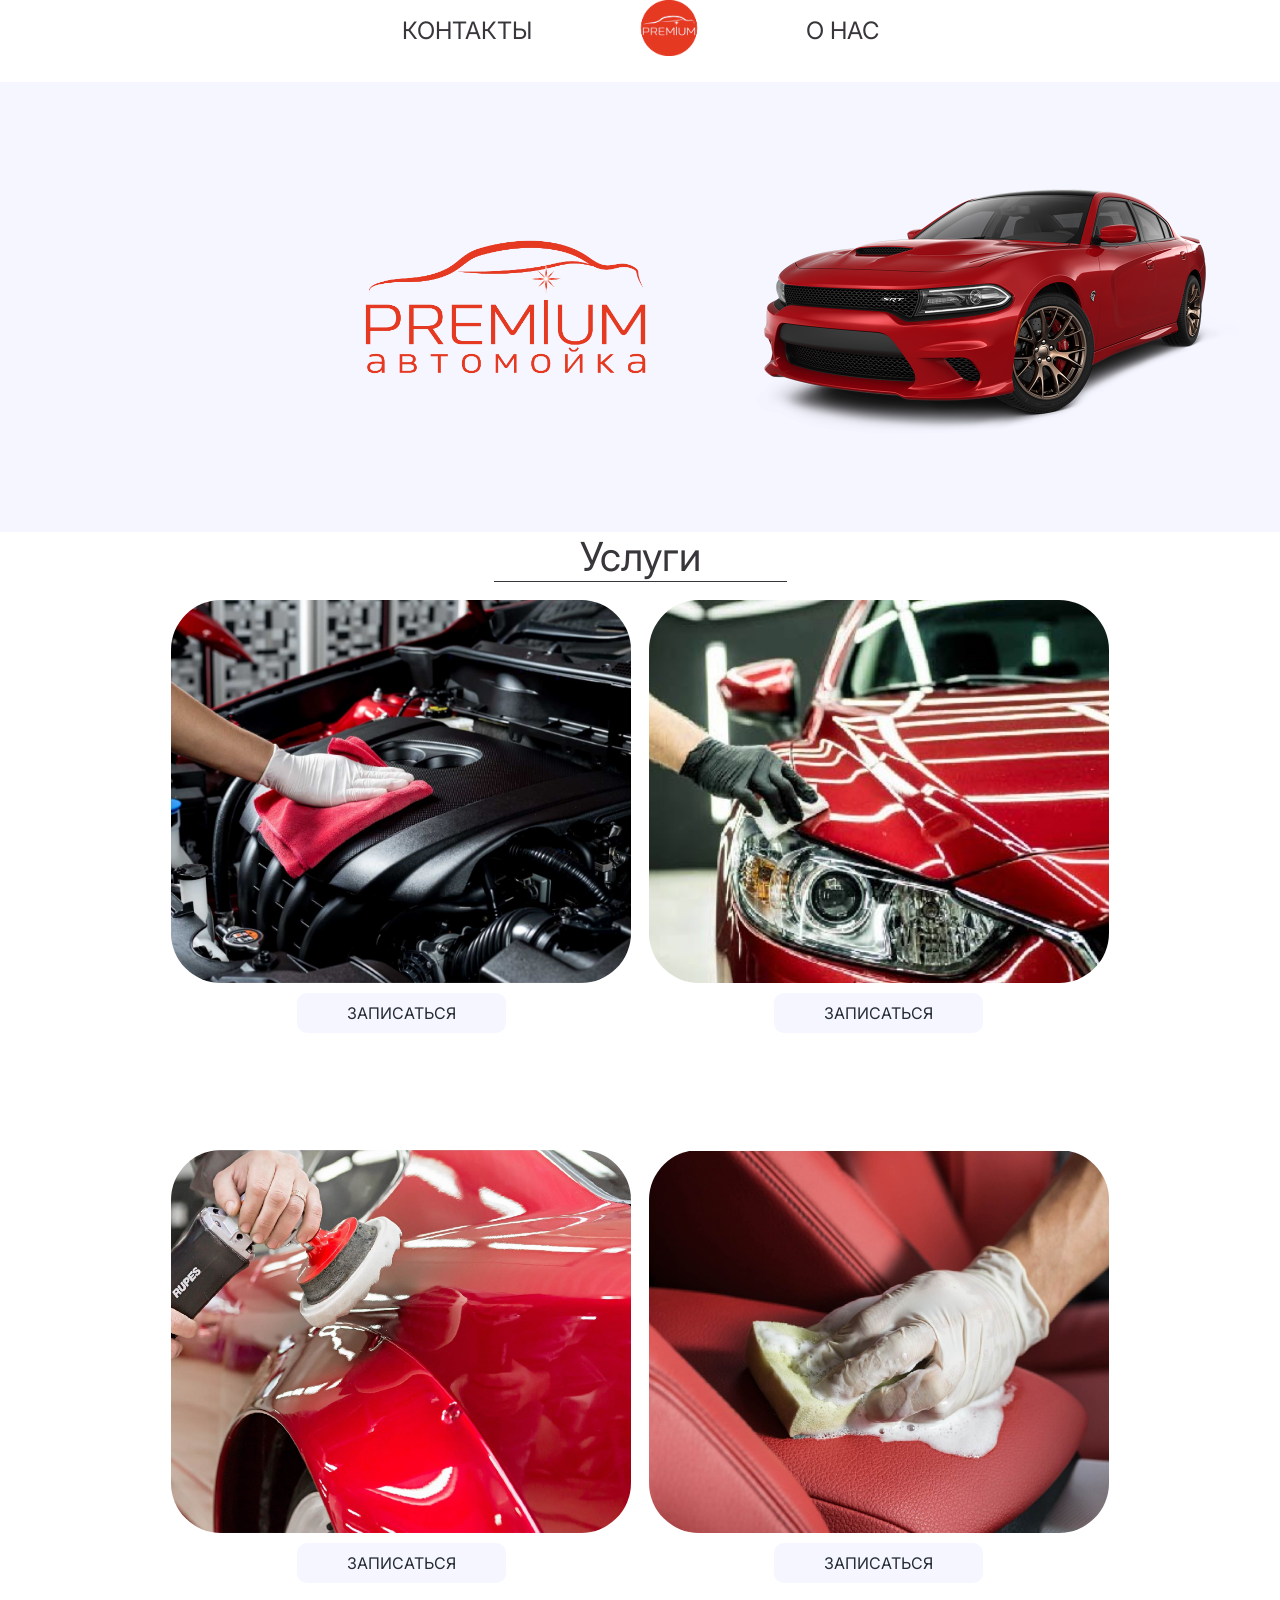
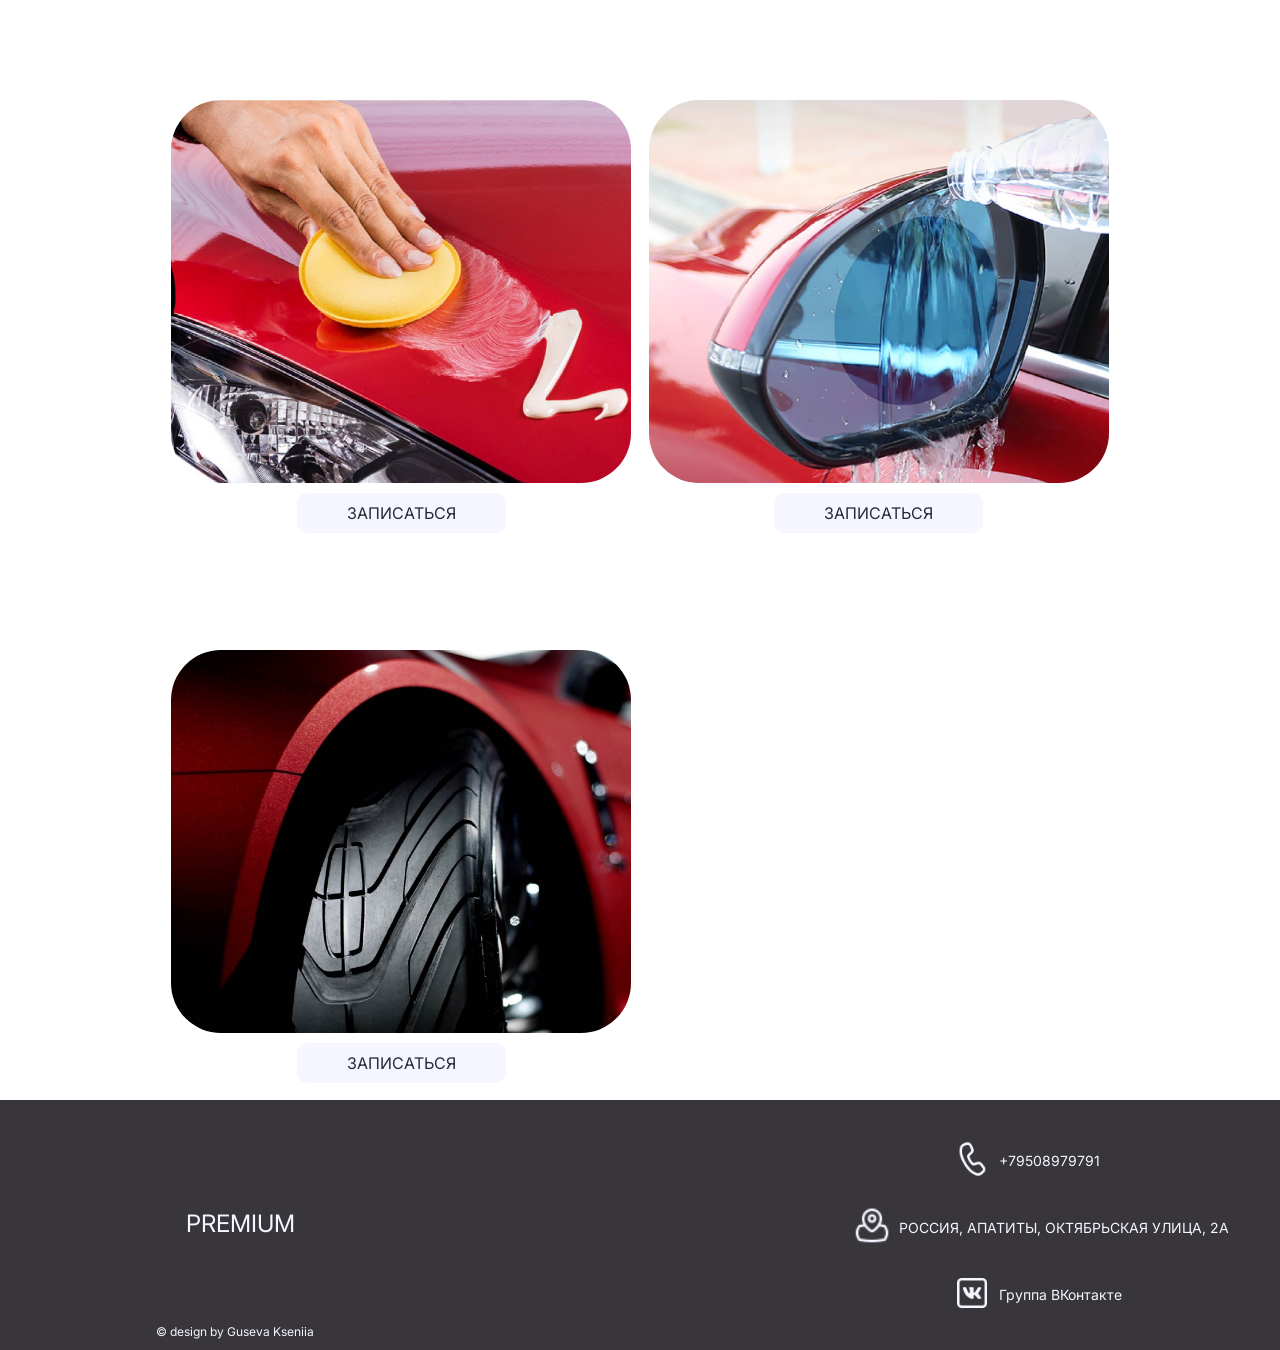
==== index.html @ 1fe1851e "Add files via upload" ====
<!doctype html>
<html lang="ru">
<head>
	<title>PREMIUM</title>
	<meta charset="UTF-8">
	<meta name="viewport" content="width=device-width, initial-scale=1.0">
	<link rel="stylesheet" href="css/styles_main.css">
	<link rel="preconnect" href="https://fonts.googleapis.com">
<link rel="preconnect" href="https://fonts.gstatic.com" crossorigin>
<link href="https://fonts.googleapis.com/css2?family=Inter:wght@100..900&display=swap" rel="stylesheet">
</head>	
	<body>
<header class="site-header">
  <div class="wrapper site-header__wrapper">
	<a href="premium_contacts.html" class="button1" style="font-family:Inter, sans-serif;color:#38353B;font-size:24px; text-decoration: none;"> КОНТАКТЫ</a>
	    <a href="index.html" class="button" ><img src="pictures/premium_red_circle.png" alt="brand" style="width: 100px"/></a>
	      <a href="premium_about.html" class="button2" style="font-family:Inter, sans-serif;color:#38353B;font-size:24px; text-decoration: none;"> О НАС</a>
	  </div>
</header>
		<div class="carlogo">
			<div id="logo"></div>
			<div id="car"> </div>
		</div>
      <div class="label">
		  <div class="service">Услуги</div>
	  </div>	
		 <div class="gallery">
                <div class = "content">
                    <a href = "premium_detailing.html" class="det_jpg" style="width: 100%; border-radius: 50px"> </a>
          <a href="premium_detailing.html" class="styled">ЗАПИСАТЬСЯ</a>
        </div>
			 <div class = "content2">
                <a href = "premium_ceramics.html" class="cer_jpg" style="width: 100%; border-radius: 50px"> </a>
			 	<a href="premium_ceramics.html" class="favorite styled">ЗАПИСАТЬСЯ</a>
             </div>
                 <div class = "content">
                   <a href = "premium_polish.html" class="pol_jpg" style="width: 100%; border-radius: 50px"> </a>
		<a href="premium_polish.html" class="favorite styled">ЗАПИСАТЬСЯ</a>
                </div>
                <div class = "content2">
                   <a href = "premium_dry.html" class="dry_jpg" style="width: 100%; border-radius: 50px"> </a>
		<a href="premium_dry.html" class="favorite styled">ЗАПИСАТЬСЯ</a>
               </div>
				  <div class = "content">
                     <a href = "premium_polymers.html" class="poly_jpg" style="width: 100%; border-radius: 50px"> </a>
		<a href="premium_polymers.html" class="favorite styled">ЗАПИСАТЬСЯ</a>
                </div>
                <div class = "content2">
                    <a href = "premium_nano.html" class="wat_jpg" style="width: 100%; border-radius: 50px"> </a>
		<a href="premium_nano.html" class="favorite styled">ЗАПИСАТЬСЯ</a>
                </div>
                <div class = "content">
                   <a href = "premium_rubber.html" class="rub_jpg" style="width: 100%; border-radius: 50px"> </a>
		<a href="premium_rubber.html" class="favorite styled">ЗАПИСАТЬСЯ</a>
                </div>
	  </div>
	<footer class="site-footer">
				<p id="name"> PREMIUM</p>
			
			<div class="contacs">
			 <p id="phone" > <a href="tel:+79508979791"><img src="pictures/icon-phone.png"  alt="number" style="width:40px;height:40px"></a> <a href="tel:+79508979791" style="font-family:Inter, Semi Bold;color:#F5F6FF;font-size:14px; text-decoration: none; margin-left: 7px;">+79508979791 </a></p>
			                <p id="address" ><a href="https://yandex.ru/maps/org/premium/11111645037/?display-text=premium%20апатиты%20автомойка&ll=33.410669%2C67.581005&mode=search&sctx=ZAAAAAgBEAAaKAoSCetU%2BZ6RhD5AEdzWFp6X9E1AEhIJ%2BWcG8YEdtz8R%2FRLx1vm3mz8iBgABAgMEBSgKOABAsI4KSAFqAnJ1nQHNzEw9oAEAqAEAvQE8o1qswgEF7f64simCAilwcmVtaXVtINCw0L%2FQsNGC0LjRgtGLINCw0LLRgtC%2B0LzQvtC50LrQsIoCAJICBTEwODk0mgIMZGVza3RvcC1tYXBz&sll=33.410669%2C67.581005&sspn=0.022573%2C0.005144&text=premium%20апатиты%20автомойка&z=16"> <img src="pictures/icon-address.png"  alt="address" style="width:40px;height:40px"> </a><a href="https://yandex.ru/maps/org/premium/11111645037/?display-text=premium%20апатиты%20автомойка&ll=33.410669%2C67.581005&mode=search&sctx=ZAAAAAgBEAAaKAoSCetU%2BZ6RhD5AEdzWFp6X9E1AEhIJ%2BWcG8YEdtz8R%2FRLx1vm3mz8iBgABAgMEBSgKOABAsI4KSAFqAnJ1nQHNzEw9oAEAqAEAvQE8o1qswgEF7f64simCAilwcmVtaXVtINCw0L%2FQsNGC0LjRgtGLINCw0LLRgtC%2B0LzQvtC50LrQsIoCAJICBTEwODk0mgIMZGVza3RvcC1tYXBz&sll=33.410669%2C67.581005&sspn=0.022573%2C0.005144&text=premium%20апатиты%20автомойка&z=16" style="font-family:Inter, Semi Bold;color:#F5F6FF;font-size:14px; text-decoration: none; margin-left: 7px;">РОССИЯ, АПАТИТЫ, ОКТЯБРЬСКАЯ УЛИЦА, 2А </a> </p>
                <p id="vk"> <a href="https://vk.com/premium_avtomoika" > <img src="pictures/icon-vk.png"  alt="VK" style="width:40px;height:40px"> </a><a href="https://vk.com/premium_avtomoika" style="font-family:Inter, Semi Bold;color:#F5F6FF;font-size:14px; text-decoration: none; margin-left: 7px;" >Группа ВКонтакте </a> </p>
		</div>
			<p id="copy"> &copy; design by Guseva Kseniia</p>
		        
					</footer>
	</body>
				</html>
---- css/styles_main.css ----
body { 
    height: 100%; 
    margin: 0; 

}
.site-header__wrapper {
  display: flex;
  justify-content: center;
  align-items: center
}
.button1 {
  margin-right: 87px
}
.button2 {
  margin-left:  87px
	
}
.carlogo{
	display: flex;
  justify-content: space-around;
  align-items: center;
	margin-top: 22px;
	width: 100%;
	height: 450px;
	background-color: #F5F6FF;
}
#logo{
	width: 300px;
	height: 300px;
	margin-left: 35vh;
	background: url("../pictures/logo.png") no-repeat center/ cover
}
#car{
	width: 500px;
	height: 280px;
	background: url("../pictures/pngegg.png") no-repeat center/ cover
}
.label {
   display: flex;
  justify-content: center;
  align-items: center
}
.service {
   font-family: "Inter", sans-serif;
   color:#38353B;
   font-size:40px; 
   position: relative;
   text-align: center;
}
.service::after {
  content: "";
  bottom: 0;
  width: 293px;
  height: 1px;
  background-color: #38353B;
  margin: 0 auto;
  display: block
}
.gallery {
	margin-top: 2vh;
  display: grid;
  grid-template-columns: 1fr 3fr 3fr 1fr;
  grid-auto-rows: 50vh;
  grid-column-gap: 2vh; 
  grid-row-gap: 100px;
}
 
.gallery__img {
  width: 100%;
  height: 100%;
  object-fit: cover; 
}

a.cer_jpg{
	display: block;
	background: url("../pictures/ceramics.jpg") no-repeat center/ cover;
}

a.cer_jpg:hover{
	background: url("../pictures/ceramics_hover.jpg") no-repeat center/ cover;
}
a.det_jpg{
	display: block;
	background: url("../pictures/detailing.jpg") no-repeat center/ cover;
}

a.det_jpg:hover{
	background: url("../pictures/detailing_hover.jpg") no-repeat center/ cover;
}
a.pol_jpg{
	display: block;
	background: url("../pictures/polish.jpg") no-repeat center/ cover;
}

a.pol_jpg:hover{
	background: url("../pictures/polish_hover.jpg") no-repeat center/ cover;
}
a.dry_jpg{
	display: block;
	background: url("../pictures/dry.jpg") no-repeat center/ cover;
}

a.dry_jpg:hover{
	background: url("../pictures/dry_hover.jpg") no-repeat center/ cover;
}
a.poly_jpg{
	display: block;
	background: url("../pictures/polymers.jpg") no-repeat center/ cover;
}

a.poly_jpg:hover{
	background: url("../pictures/polymers_hover.jpg") no-repeat center/ cover;
}
a.wat_jpg{
	display: block;
	background: url("../pictures/water.jpg") no-repeat center/ cover;
}

a.wat_jpg:hover{
	background: url("../pictures/water_hover.jpg") no-repeat center/ cover;
}
a.rub_jpg{
	display: block;
	background: url("../pictures/rubber.jpg") no-repeat center/ cover;
}

a.rub_jpg:hover{
	background: url("../pictures/rubber_hover.jpg") no-repeat center/ cover;
}
.content{
  display: grid;
  grid-column-start: 2; 
  grid-column-end: 3;  
  justify-items: center;
  grid-template-rows: 85% 10%;
}
.content2{
  display: grid;
  grid-column-start: 3; 
  grid-column-end: 4;  
  justify-items: center;
  grid-template-rows: 85% 10%;
	
}
.styled {
  align-self: center;
  margin-top: 15px;
  line-height: 2.5	;
  padding: 0 50px;
  font-size: 1rem;
  font-family:"Inter", sans-serif;
  text-align: center;
  color: #262D33;
  border-radius: 10px;
  background-color: #F5F6FF;
  text-decoration: none
}

.styled:hover {
  background-color: #262D33;
  color: #F5F6FF;
}
.site-footer{
	width: 100%;
	height: 250px;
	background-color: #38353B;
	display: flex;
	flex-direction: column;
	justify-content: center;
	align-items: center
}
.text {
	font-family:"Inter", sans-serif;
	font-size:24px;
	color: #F5F6FF
}
#copy {
	display: flex;
	font-family:"Inter", sans-serif;
	color:#F5F6FF;
	font-size:12px;
	margin-right: 810px;
	
}
#phone {
	display: flex;
    font-family:"Inter", sans-serif;
	color:#F5F6FF;
	font-size:14px;
	text-decoration: none;
	margin-bottom: 24px;
	margin-top: -123px;
	margin-left: 900px;
	align-items: center
	}
#address {
	display: flex;
	font-family:"Inter", sans-serif;
	color:#F5F6FF;
	font-size:14px;
	text-decoration: none;
	margin-bottom: 24px;
	margin-left: 800px;
	align-items: center;
}
#vk {
	display: flex;
	font-family:"Inter", sans-serif;
	color:#F5F6FF;
	font-size:14px; 
	text-decoration: none;
	margin-bottom: -4px;
	margin-top: 23px;
	margin-left: 900px;
	align-items: center
}
#name {
	display: flex;
	font-family:"Inter", sans-serif;
	color:#F5F6FF;
	font-size:24px; 
	margin-right:800px ;
	margin-top: 110px
}
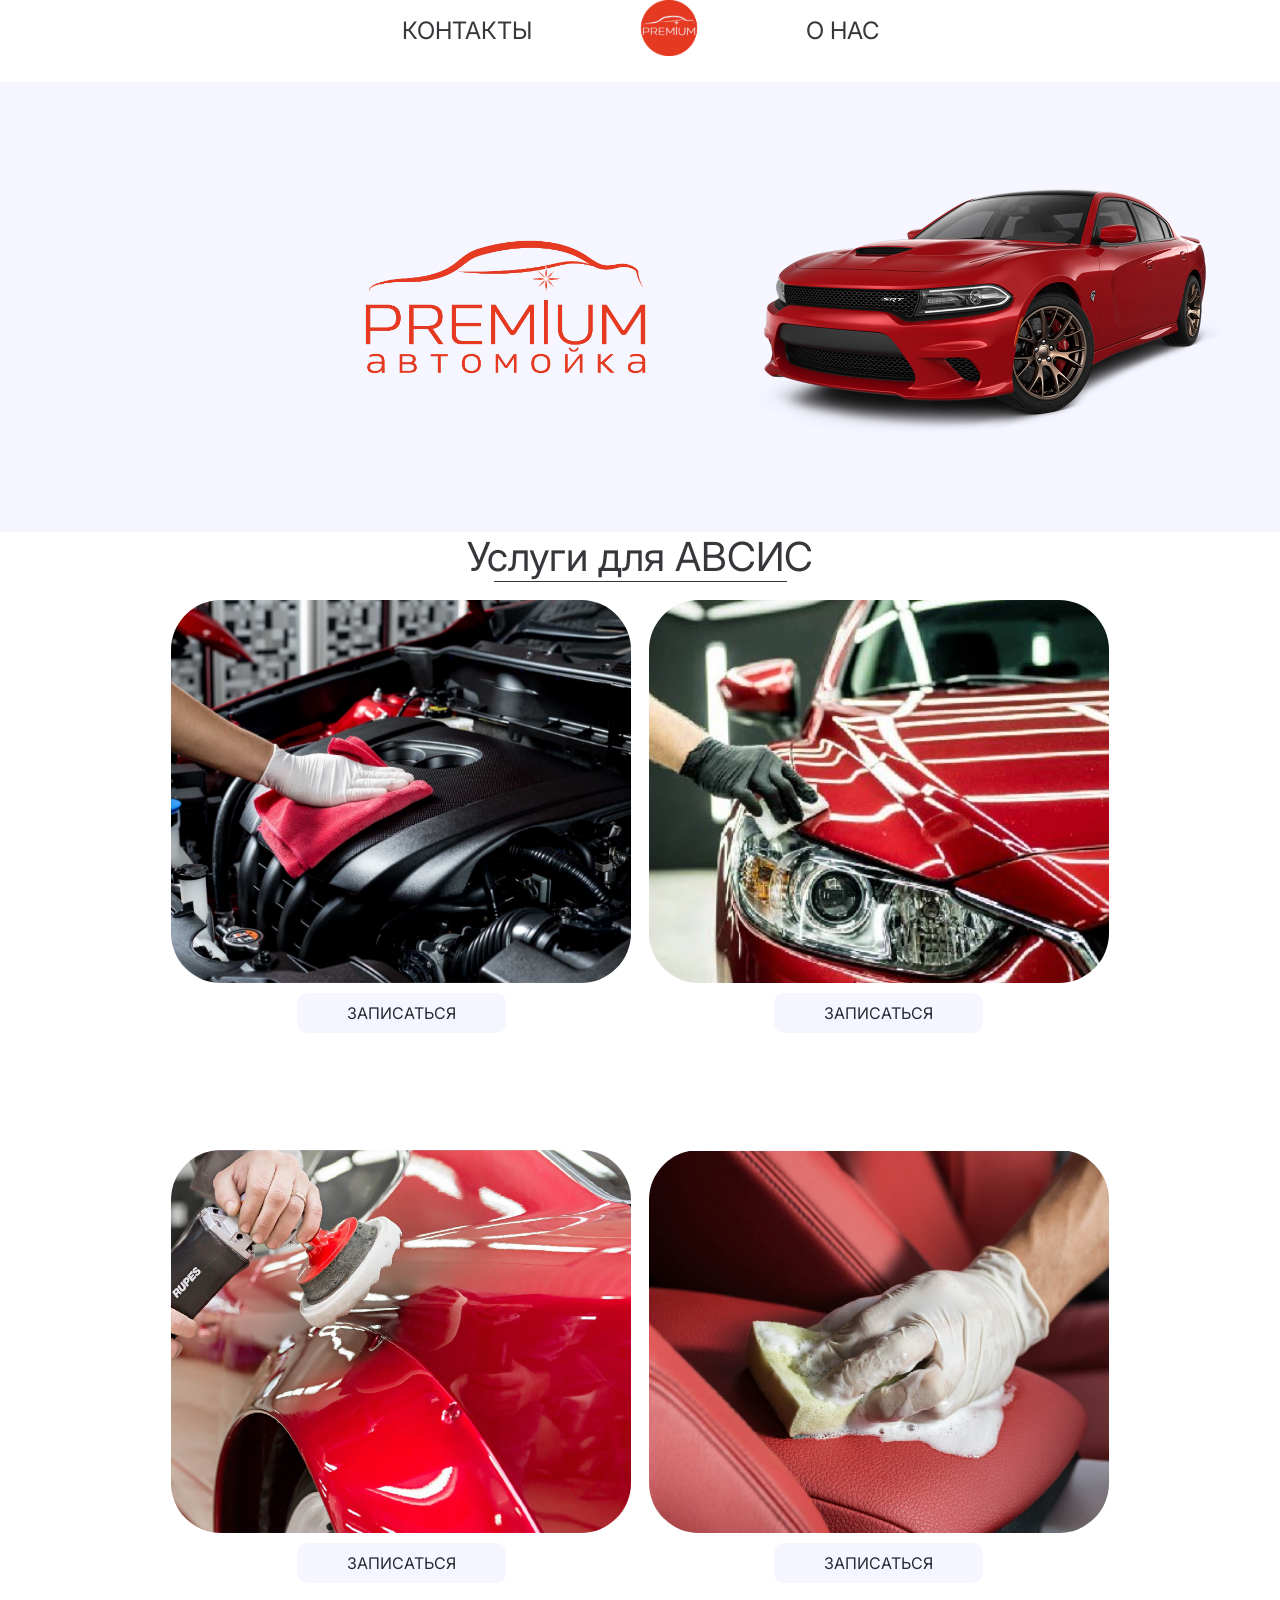
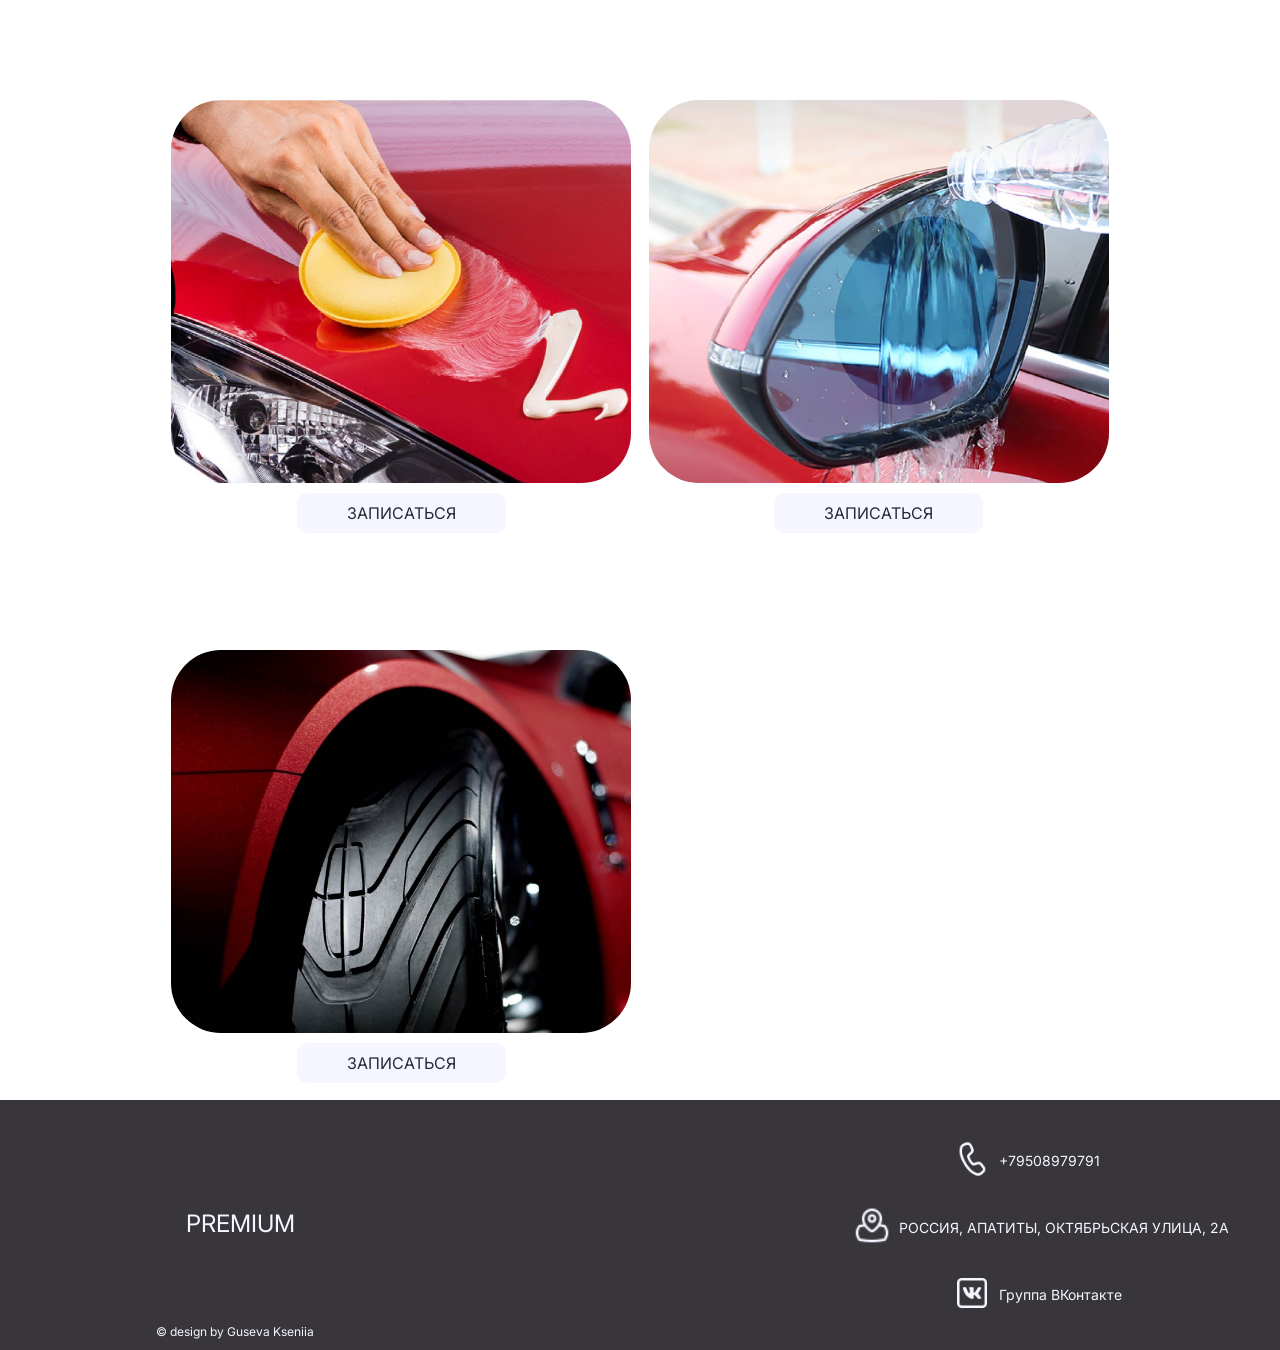
==== commit 817d6c60: "Update index.html" ====
--- a/index.html
+++ b/index.html
@@ -22,7 +22,7 @@
 			<div id="car"> </div>
 		</div>
       <div class="label">
-		  <div class="service">Услуги</div>
+		  <div class="service">Услуги для АВСИС</div>
 	  </div>	
 		 <div class="gallery">
                 <div class = "content">
@@ -66,4 +66,4 @@
 		        
 					</footer>
 	</body>
-				</html>+				</html>
